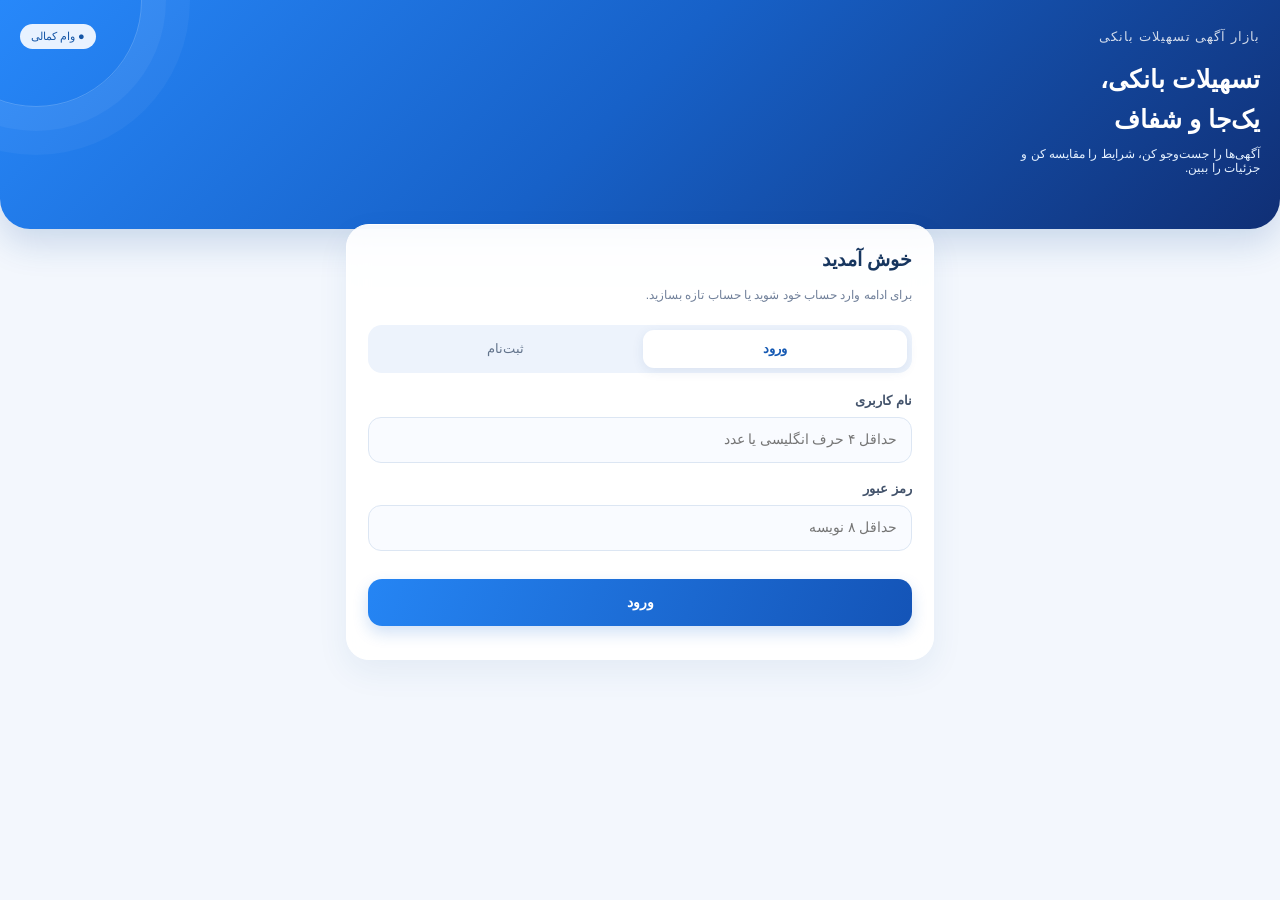
==== members-app/app/src/main/assets/index.html @ 6d78324f "Show server diagnostic details for member API errors" ====
<!doctype html>
<html lang="fa" dir="rtl"><head><meta charset="utf-8"><meta name="viewport" content="width=device-width,initial-scale=1"><meta name="theme-color" content="#1769d2"><title>وام کمالی</title>
<style>
:root{--blue:#1769d2;--bg:#eef4fc;--muted:#71809a;--line:#e4ecf7}*{box-sizing:border-box}body{margin:0;background:radial-gradient(ellipse at 85% 10%,#d9eaff 0,transparent 34%),radial-gradient(ellipse at 5% 55%,#e5eaff 0,transparent 32%),var(--bg);font-family:Tahoma,Arial,sans-serif;color:#17243a;min-height:100vh}header{position:relative;overflow:hidden;background:linear-gradient(135deg,#2788fa 0%,#1761c8 48%,#102f75 100%);color:white;padding:34px 22px 48px;border-radius:0 0 34px 34px;box-shadow:0 14px 35px #174f9b30}header:after{content:"";position:absolute;width:210px;height:210px;border:1px solid #ffffff35;border-radius:50%;left:-70px;top:-105px;box-shadow:0 0 0 24px #ffffff0c,0 0 0 48px #ffffff0a}header small{opacity:.8;letter-spacing:1px}h1{font-size:29px;margin:10px 0 5px;font-weight:800}header p{font-size:13px;color:#e5f1ff;margin:8px 0 0}.wrap{max-width:600px;margin:-20px auto 0;padding:0 16px 44px;position:relative;z-index:1}.card{background:#ffffffed;backdrop-filter:blur(12px);border:1px solid #ffffff;border-radius:23px;padding:21px;margin:15px 0;box-shadow:0 12px 32px #1a4e8b12}h2{font-size:19px;margin:2px 0 10px;color:#17365f}.muted{font-size:12px;line-height:2;color:var(--muted)}.btn{width:100%;padding:15px;border:0;border-radius:14px;background:linear-gradient(110deg,#2585f4,#1454b7);color:white;font: bold 14px Tahoma;margin-top:12px;box-shadow:0 7px 16px #1769d233;cursor:pointer;transition:transform .15s,filter .15s}.btn:active{transform:scale(.985);filter:brightness(.96)}.btn:disabled{opacity:.65}.field{display:block;width:100%;padding:14px;border:1px solid #dce6f3;border-radius:13px;background:#f9fbff;font:14px Tahoma;margin:8px 0 16px;outline:none;transition:border .2s,box-shadow .2s}.field:focus{border-color:#3987e9;box-shadow:0 0 0 3px #3987e91c;background:white}label{font-size:13px;color:#43536b;font-weight:600}.tag{display:inline-block;padding:6px 11px;background:#e8f2ff;color:#1456a7;border-radius:20px;font-size:11px}.auth-switch{display:flex;background:#edf3fc;padding:5px;border-radius:14px;gap:5px;margin:18px 0}.auth-switch button{flex:1;border:0;border-radius:11px;padding:11px 8px;background:transparent;color:#63748c;font:13px Tahoma}.auth-switch button.active{background:white;color:#1559b3;box-shadow:0 3px 12px #1b4f8b18;font-weight:bold}.hidden{display:none!important}.screen-hidden{display:none!important}.required{color:#d92d20;font-weight:bold}.error{color:#b42318}.ok{color:#147d42}.ad{border-bottom:1px solid var(--line);padding:12px 0}.ad:last-child{border:0}#vk-splash{position:fixed;inset:0;z-index:99999;display:flex;align-items:center;justify-content:center;background:linear-gradient(145deg,#2384f4,#0d3477);transition:opacity .4s}#vk-splash img{display:block;width:100%;height:100%;max-width:none;max-height:none;object-fit:cover;object-position:center}#vk-splash.hide{opacity:0;pointer-events:none}.topline{display:flex;justify-content:space-between;align-items:center}.search{background:white;border:1px solid #dce8f7;border-radius:16px;padding:14px 16px;width:100%;font:14px Tahoma;outline:0;box-shadow:0 8px 22px #174f9b12}.chips{display:flex;gap:8px;overflow:auto;padding:12px 0}.chip{white-space:nowrap;border:1px solid #dce8f7;background:#fff;color:#315274;border-radius:30px;padding:9px 15px;font:12px Tahoma}.chip.active{background:#1769d2;color:#fff;border-color:#1769d2}.adgrid{display:grid;grid-template-columns:1fr 1fr;gap:11px}.adcard{background:#fff;border:1px solid #e3ebf6;border-radius:18px;padding:14px;box-shadow:0 7px 20px #1b4f8b0c;min-width:0}.bankmark{width:42px;height:42px;border-radius:13px;background:#e9f2ff;color:#1769d2;display:grid;place-items:center;font-weight:bold;margin-bottom:10px}.adcard h3{font-size:14px;line-height:1.7;margin:4px 0}.adcard .amount{font-size:16px;color:#145bb5;font-weight:bold;margin:8px 0}.adcard .meta{font-size:11px;color:#71809a;line-height:1.9}.adcard button{margin-top:10px;padding:10px;border-radius:11px;font-size:12px}.bottomnav{position:sticky;bottom:8px;display:flex;justify-content:space-around;background:#fff;border:1px solid #e2eaf5;border-radius:18px;padding:10px;box-shadow:0 8px 24px #173d6b20}.bottomnav button{border:0;background:transparent;color:#64748b;font:12px Tahoma}.bottomnav button.active{color:#1769d2;font-weight:bold}.sectionhead{display:flex;justify-content:space-between;align-items:center}.detailback{border:0;background:#e8f2ff;color:#1456a7;border-radius:10px;padding:9px 13px;font:12px Tahoma}

/* نسخه رابط کاربری بازارچه‌ای */
body{background:#f3f7fd}
header{padding:24px 20px 54px;border-radius:0 0 30px 30px}
header h1{font-size:25px;line-height:1.6}
header p{font-size:12px;max-width:270px}
.wrap{max-width:620px}
#workspace>.card:first-child{background:linear-gradient(135deg,#fff,#f2f7ff);border:1px solid #dceaff;padding:17px 18px}
#workspace>.card:first-child h2{font-size:18px}
.home-intro{display:flex;align-items:center;justify-content:space-between;gap:12px}
.home-intro .avatar{width:46px;height:46px;border-radius:16px;background:linear-gradient(145deg,#2e8cff,#124da8);color:#fff;display:grid;place-items:center;font-size:20px;font-weight:bold;box-shadow:0 6px 16px #1769d233}
.quick-title{font-weight:bold;font-size:15px;margin:22px 0 10px;color:#17365f}
.bank-shortcuts{display:grid;grid-template-columns:repeat(4,1fr);gap:9px;margin:12px 0 18px}
.bank-shortcut{background:#fff;border:1px solid #e2eaf5;border-radius:16px;padding:12px 5px;text-align:center;color:#294766;font-size:11px;box-shadow:0 5px 14px #183d6b0a}
.bank-shortcut b{display:grid;place-items:center;width:37px;height:37px;margin:0 auto 7px;border-radius:12px;background:#eaf3ff;color:#1769d2;font-size:15px}
#workspace>.card:nth-of-type(2){padding:16px}
.adcard{border-radius:19px;padding:14px;transition:transform .15s,box-shadow .15s}
.adcard:active{transform:scale(.985)}
.adcard .bankmark{background:linear-gradient(145deg,#e9f3ff,#d9eaff);border-radius:14px}
.adcard .amount{font-size:15px}
.bottomnav{position:fixed;z-index:20;bottom:10px;left:12px;right:12px;max-width:590px;margin:auto;padding:11px 7px;box-shadow:0 8px 30px #143d7026}
#workspace{padding-bottom:76px}
@media(max-width:370px){.adgrid{grid-template-columns:1fr}.bank-shortcuts{grid-template-columns:repeat(4,1fr)}.bank-shortcut{font-size:10px}}
.purchase-overlay{position:fixed;inset:0;z-index:100000;background:#f3f7fd;overflow-y:auto;padding:20px 15px;display:flex;align-items:flex-start;justify-content:center}.purchase-panel{width:100%;max-width:560px;margin:20px auto;background:#fff;border:1px solid #e2eaf5;border-radius:24px;padding:24px 20px;box-shadow:0 14px 40px #173d6b20}.purchase-panel h2{margin:18px 0 8px}.confirm-row{display:flex;align-items:flex-start;gap:10px;line-height:2;margin:18px 0}.confirm-row input{width:19px;height:19px;flex:none;margin-top:4px;accent-color:#1769d2}.btn:disabled{opacity:.42;cursor:not-allowed;box-shadow:none}.success-panel{text-align:center;margin-top:15vh}.success-mark{width:64px;height:64px;border-radius:50%;background:#e4f7ec;color:#16834b;display:grid;place-items:center;font-size:34px;font-weight:bold;margin:0 auto 18px}.success-panel .btn{display:block;text-decoration:none;text-align:center}.success-panel .detailback{margin-top:18px;width:100%}
</style></head><body>
<div id="vk-splash"><img src="Splash.png" alt="وام کمالی"></div>
<header><div class="topline"><small>بازار آگهی تسهیلات بانکی</small><span class="tag">● وام کمالی</span></div><h1>تسهیلات بانکی،<br>یک‌جا و شفاف</h1><p>آگهی‌ها را جست‌وجو کن، شرایط را مقایسه کن و جزئیات را ببین.</p></header>
<main class="wrap">
<section id="login" class="card"><h2 id="authTitle">خوش آمدید</h2><p id="authHint" class="muted">برای ادامه وارد حساب خود شوید یا حساب تازه بسازید.</p>
<div class="auth-switch"><button type="button" id="showLogin" class="active" onclick="setAuthMode('login')">ورود</button><button type="button" id="showRegister" onclick="setAuthMode('register')">ثبت‌نام</button></div>
<label for="username">نام کاربری</label><input id="username" class="field" autocomplete="username" maxlength="24" placeholder="حداقل ۴ حرف انگلیسی یا عدد">
<label for="password">رمز عبور</label><input id="password" class="field" type="password" autocomplete="current-password" minlength="8" maxlength="200" placeholder="حداقل ۸ نویسه">
<button class="btn" id="loginBtn" onclick="submitAuth()">ورود</button><p id="loginMsg" class="muted" aria-live="polite"></p></section>
<section id="workspace" class="hidden"><div class="card"><div class="home-intro"><div><span class="tag" id="roleTag"></span><h2 id="welcome"></h2><p class="muted" id="roleInfo"></p></div><div class="avatar">و</div></div><button class="btn" style="width:auto;padding:10px 16px;margin-top:4px" onclick="logout()">خروج از حساب</button></div>
<div id="homeCategories"><div class="quick-title">دسته‌بندی بانک‌ها</div><div class="bank-shortcuts"><button class="bank-shortcut" onclick="filterShortcut('مهر ایران')"><b>م</b>مهر ایران</button><button class="bank-shortcut" onclick="filterShortcut('رسالت')"><b>ر</b>رسالت</button><button class="bank-shortcut" onclick="filterShortcut('ملت')"><b>م</b>بانک ملت</button><button class="bank-shortcut" onclick="filterShortcut('سایر')"><b>＋</b>سایر بانک‌ها</button></div></div>
<div id="adsPanel" class="card"><input id="adSearch" class="search" placeholder="جست‌وجو در بانک، مبلغ یا عنوان آگهی…" oninput="renderAds()"><div class="chips"><button class="chip active" onclick="filterAds('همه',this)">همه</button><button class="chip" onclick="filterAds('مهر ایران',this)">مهر ایران</button><button class="chip" onclick="filterAds('رسالت',this)">رسالت</button><button class="chip" onclick="filterAds('ملت',this)">ملت</button><button class="chip" onclick="filterAds('سایر',this)">سایر بانک‌ها</button></div><div class="sectionhead"><h2>آگهی‌های موجود</h2><span class="muted" id="adCount"></span></div><div id="ads" class="adgrid"><p class="muted">در حال دریافت اطلاعات…</p></div></div><div id="adDetail" class="card hidden"><button class="detailback" onclick="closeAdDetail()">← بازگشت به آگهی‌ها</button><h2 id="detailTitle"></h2><p id="detailBank" class="muted"></p><p id="detailAmount" class="muted"></p><p id="detailPrice" class="muted"></p><p id="detailTerm" class="muted"></p><p id="detailInterest" class="muted"></p><div class="divider"></div><h3>توضیحات کامل</h3><p id="detailDescription" class="muted" style="white-space:pre-wrap"></p><p class="muted">این برنامه فقط اطلاعات درج‌شده را نمایش می‌دهد؛ صحت شرایط را از مرجع رسمی مربوط بررسی کنید.</p><button class="btn" onclick="openPurchasePage()">ثبت درخواست خرید / تماس</button></div><div id="purchasePage" class="purchase-overlay hidden"><div class="purchase-panel"><button class="detailback" type="button" onclick="closePurchasePage()">← بازگشت</button><h2>ثبت درخواست خرید</h2><p id="purchaseAdTitle" class="muted"></p><form id="purchaseForm" onsubmit="submitPurchase(event)"><label>نام و نام خانوادگی <span class="required">*</span></label><input id="buyerName" class="field" maxlength="120" required placeholder="نام کامل شما"><label>شماره موبایل <span class="required">*</span></label><input id="buyerPhone" class="field" inputmode="numeric" maxlength="11" minlength="11" pattern="09[0-9]{9}" required placeholder="09xxxxxxxxx"><label>آی‌دی تلگرام یا روبیکا <span class="required">*</span></label><input id="buyerContact" class="field" maxlength="160" required placeholder="مثلاً @username"><label class="confirm-row"><input id="purchaseConfirm" type="checkbox" onchange="document.getElementById('purchaseSubmit').disabled=!this.checked"> اطلاعات واردشده صحیح است و با ثبت درخواست خرید موافقم.</label><button id="purchaseSubmit" class="btn" type="submit" disabled>ثبت سفارش</button><p id="purchaseStatus" class="muted" aria-live="polite"></p></form></div></div>
<div id="purchaseSuccess" class="purchase-overlay hidden"><div class="purchase-panel success-panel"><div class="success-mark">✓</div><h2>سفارش شما با موفقیت ثبت شد</h2><p class="muted">برای ادامه فرایند خرید با مدیریت تماس بگیرید.</p><a class="btn" href="tel:09903614252">تماس با مدیریت</a><button class="detailback" type="button" onclick="closePurchaseSuccess()">بازگشت به برنامه</button></div></div>
<div class="card screen-hidden" id="memberPanel"><h2>پنل کاربری اعضا</h2><label>نام کاربری</label><input id="profileUsername" class="field" disabled><h3>تغییر رمز عبور</h3><input id="currentPassword" class="field" type="password" placeholder="رمز فعلی"><input id="newPassword" class="field" type="password" minlength="8" placeholder="رمز جدید (حداقل ۸ نویسه)"><button class="btn" onclick="changeMemberPassword()">تغییر رمز عبور</button><p id="profileStatus" class="muted"></p><h3>سوابق درخواست‌های اطلاعاتی</h3><div id="myInquiries" class="muted"></div></div><div class="card screen-hidden" id="supportPanel"><h2>پیام به پشتیبانی</h2><p class="muted">برای پرسش درباره اطلاعات سامانه پیام بفرستید.</p><div id="memberMessages" class="muted">پیامی نیست.</div><textarea id="memberMessageText" class="field" rows="3" maxlength="3000" placeholder="متن پیام"></textarea><button class="btn" onclick="sendMemberMessage()">ارسال پیام</button><p id="memberMessageStatus" class="muted"></p><hr><h2>درخواست اطلاعات</h2><input id="inquiryPhone" class="field" inputmode="numeric" maxlength="11" placeholder="شماره موبایل ۱۱ رقمی"><input id="inquirySubject" class="field" maxlength="180" placeholder="موضوع درخواست"><textarea id="inquiryBody" class="field" rows="3" maxlength="3000" placeholder="توضیح درخواست"></textarea><label><input id="inquiryConfirm" type="checkbox" onchange="document.getElementById('inquirySubmit').disabled=!this.checked"> تمامی اطلاعات واردشده صحیح است و درخواست دریافت اطلاعات را تأیید می‌کنم.</label><button id="inquirySubmit" class="btn" disabled onclick="sendInquiry()">ارسال درخواست اطلاعات</button></div><div id="adminNote" class="card hidden"><h2>پنل مدیریت آگهی‌ها</h2><p class="muted">ثبت، ویرایش و غیرفعال‌کردن آگهی‌ها؛ دسترسی فقط برای مدیر تأییدشده سرور.</p>
<form id="adForm" onsubmit="saveAdminAd(event)"><input type="hidden" id="editAdId">
<label>عنوان آگهی</label><input id="adTitle" class="field" maxlength="180" required>
<label>نام بانک</label><input id="adBank" class="field" maxlength="120" required>
<label>مبلغ (تومان)</label><input id="adLoan" class="field" inputmode="numeric" required>
<label>قیمت درج‌شده (تومان)</label><input id="adPrice" class="field" inputmode="numeric" required>
<label>مدت بازپرداخت (ماه)</label><input id="adTerm" class="field" type="number" min="1" max="120" required>
<label>نرخ سود</label><input id="adInterest" class="field" maxlength="40">
<label>توضیحات</label><textarea id="adDesc" class="field" rows="3" maxlength="5000"></textarea>
<button class="btn" id="saveAdBtn" type="submit">ثبت آگهی</button><button class="btn" type="button" onclick="resetAdForm()">پاک‌کردن فرم</button><p id="adminMsg" class="muted" aria-live="polite"></p></form></div>
<div id="adminAds" class="card hidden"><h2>مدیریت آگهی‌های ثبت‌شده</h2><div id="adminAdsList" class="muted">در حال دریافت…</div></div><div class="bottomnav"><button class="active" onclick="showView('home',this)">خانه</button><button onclick="showView('search',this)">جست‌وجو</button><button onclick="showView('member',this)">پنل کاربری</button><button onclick="showView('support',this)">پشتیبانی</button><button id="adminNav" class="hidden" onclick="showView('admin',this)">مدیریت</button></div>
</section></main>
<script>
const API='https://farhadkamalii.ir/api/';
let token=sessionStorage.getItem('vk_token')||'';
async function api(action,method='GET',data=null){const headers={};if(data!==null)headers['Content-Type']='application/json';if(token)headers['Authorization']='Bearer '+token;const response=await fetch(API+'?action='+encodeURIComponent(action.split('?')[0])+(action.includes('?')?'&'+action.split('?')[1]:''),{method,headers,body:data===null?undefined:JSON.stringify(data)});let result={};try{result=await response.json()}catch(e){}if(!response.ok||result.ok===false)throw new Error((result.message||result.error||'request_failed')+(result.diagnostic?' | '+result.diagnostic:''));return result}
function showMessage(text,kind=''){const el=document.getElementById('loginMsg');el.textContent=text;el.className='muted '+kind}
function extractUser(data){return data.user||data.member||data}
let authMode='login';
function setAuthMode(mode){authMode=mode;const registering=mode==='register';document.getElementById('authTitle').textContent=registering?'ساخت حساب کاربری':'خوش آمدید';document.getElementById('authHint').textContent=registering?'یک نام کاربری و رمز عبور امن برای خود انتخاب کنید.':'برای ادامه وارد حساب خود شوید.';document.getElementById('showLogin').classList.toggle('active',!registering);document.getElementById('showRegister').classList.toggle('active',registering);document.getElementById('loginBtn').textContent=registering?'ایجاد حساب':'ورود';document.getElementById('password').autocomplete=registering?'new-password':'current-password';showMessage('')}
async function submitAuth(){const username=document.getElementById('username').value.trim(),password=document.getElementById('password').value;if(!username||!password){showMessage('نام کاربری و رمز عبور را وارد کنید.','error');return}if(authMode==='register'&&!/^[a-zA-Z0-9_]{4,24}$/.test(username)){showMessage('نام کاربری باید ۴ تا ۲۴ حرف انگلیسی، عدد یا زیرخط باشد.','error');return}if(authMode==='register'&&password.length<8){showMessage('رمز عبور باید حداقل ۸ نویسه باشد.','error');return}const btn=document.getElementById('loginBtn');btn.disabled=true;btn.textContent=authMode==='register'?'در حال ساخت حساب…':'در حال بررسی…';try{const auth=await api(authMode==='register'?'register':'login','POST',{username,password});const newToken=auth.token||auth.access_token;if(!newToken)throw new Error('no_token');token=newToken;sessionStorage.setItem('vk_token',token);const profile=await api('me');const user=extractUser(profile);let admin=user.role==='admin';if(admin){try{await api('admin-check')}catch(e){admin=false}}showWorkspace(user,admin)}catch(e){const code=String(e&&e.message||'unknown_error');const messages={username_taken:'این نام کاربری قبلاً ثبت شده است؛ یک نام دیگر انتخاب کن.',invalid_username:'نام کاربری باید ۴ تا ۲۴ حرف انگلیسی، عدد یا زیرخط باشد.',invalid_password:'رمز عبور باید حداقل ۸ نویسه باشد.',database_unavailable:'سرور در ذخیره حساب به خطای پایگاه داده برخورد کرد.',service_unavailable:'حساب یا نشست کاربری در سرور تکمیل نشد؛ خطای سرویس رخ داد.',no_token:'سرور حساب را تأیید نکرد و توکن ورود نفرستاد.'};const message=messages[code]||('خطای دقیق سرور: '+code);showMessage(message,'error')}finally{btn.disabled=false;btn.textContent=authMode==='register'?'ایجاد حساب':'ورود'}}
function showView(v,b){const ids={home:['homeCategories','adsPanel'],search:['adsPanel'],member:['memberPanel'],support:['supportPanel'],admin:['adminNote','adminAds'],detail:['adDetail']};['homeCategories','adsPanel','adDetail','memberPanel','supportPanel','adminNote','adminAds'].forEach(id=>document.getElementById(id)?.classList.add('screen-hidden'));(ids[v]||[]).forEach(id=>document.getElementById(id)?.classList.remove('screen-hidden'));document.querySelectorAll('.bottomnav button').forEach(x=>x.classList.toggle('active',x===b));const t=(ids[v]||[])[0];if(t)document.getElementById(t).scrollIntoView({behavior:'smooth',block:'start'});if(v==='search')document.getElementById('adSearch').focus()}
function showWorkspace(user,admin){window.currentUser=user;document.getElementById('profileUsername').value=user.username||'';document.getElementById('login').classList.add('hidden');document.getElementById('workspace').classList.remove('hidden');document.getElementById('roleTag').textContent=admin?'مدیر سامانه':'عضو سامانه';document.getElementById('welcome').textContent='خوش آمدید'+(user.username?'، '+user.username:'');document.getElementById('roleInfo').textContent=admin?'دسترسی مدیر توسط سرور تأیید شد.':'به فضای اعضا خوش آمدید.';document.getElementById('adminNote').classList.toggle('hidden',!admin);document.getElementById('adminAds').classList.toggle('hidden',!admin);document.getElementById('adminNav').classList.toggle('hidden',!admin);showView('home',document.querySelector('.bottomnav button'));loadAds();loadMemberMessages();loadMyInquiries();if(admin){loadAdminAds()}}
let selectedBank='همه';
function filterAds(bank,button){selectedBank=bank;document.querySelectorAll('.chip').forEach(x=>x.classList.toggle('active',x===button));renderAds()}
function filterShortcut(bank){selectedBank=bank;document.querySelectorAll('.chip').forEach(x=>x.classList.toggle('active',x.textContent.trim()===(bank==='همه'?'همه':bank==='سایر'?'سایر بانک‌ها':bank)));renderAds();document.getElementById('adSearch').scrollIntoView({behavior:'smooth',block:'center'})}
async function loadAds(){const box=document.getElementById('ads');try{const data=await api('ads');window.publicAds=Array.isArray(data)?data:(data.ads||data.data||[]);renderAds()}catch(e){box.innerHTML='<p class="muted">دریافت آگهی‌ها ممکن نشد؛ اتصال سرور را بررسی کنید.</p>'}}
function renderAds(){const box=document.getElementById('ads');const q=(document.getElementById('adSearch')?.value||'').trim().toLowerCase();const all=window.publicAds||[];const list=all.filter(a=>{const bank=String(a.bank||'');const category=selectedBank==='همه'||(selectedBank==='سایر'? !/مهر ایران|رسالت|ملت/.test(bank):bank.includes(selectedBank));const text=[a.title,a.bank,a.loan_amount,a.description].join(' ').toLowerCase();return category&&text.includes(q)});document.getElementById('adCount').textContent=list.length+' آگهی';box.innerHTML=list.length?list.map(a=>'<article class="adcard"><div class="bankmark">'+escapeHtml((a.bank||'؟').slice(0,2))+'</div><span class="tag">'+escapeHtml(a.bank||'بانک')+'</span><h3>'+escapeHtml(a.title||'آگهی تسهیلات')+'</h3><div class="amount">'+escapeHtml(formatMoney(a.loan_amount)||'—')+' تومان</div><div class="meta">بازپرداخت: '+escapeHtml(a.term_months||'—')+' ماه<br>سود اعلامی: '+escapeHtml(a.interest_rate||'—')+'</div><button class="btn" onclick="showAdDetail('+Number(a.id)+')">مشاهده جزئیات</button></article>').join(''):'<p class="muted">آگهی مطابق جست‌وجوی شما پیدا نشد.</p>'}
function showAdDetail(id){const a=(window.publicAds||[]).find(x=>Number(x.id)===Number(id));if(!a)return;window.currentAd=a;const box=document.getElementById('adDetail');box.classList.remove('hidden');document.getElementById('detailTitle').textContent=a.title||'جزئیات آگهی';document.getElementById('detailBank').textContent='بانک: '+(a.bank||'—');document.getElementById('detailAmount').textContent='مبلغ درج‌شده: '+(formatMoney(a.loan_amount)||'—')+' تومان';document.getElementById('detailPrice').textContent='قیمت درج‌شده: '+(formatMoney(a.price)||'—')+' تومان';document.getElementById('detailTerm').textContent='مدت: '+(a.term_months||'—')+' ماه';document.getElementById('detailInterest').textContent='نرخ سود اعلام‌شده: '+(a.interest_rate||'—');document.getElementById('detailDescription').textContent=a.description||'توضیحات بیشتری ثبت نشده است.';showView('detail')}
function closeAdDetail(){showView('home')}
function openPurchasePage(){if(!window.currentAd)return;document.getElementById('purchaseAdTitle').textContent=(window.currentAd.title||'آگهی')+' · '+(window.currentAd.bank||'');document.getElementById('purchaseForm').reset();document.getElementById('purchaseSubmit').disabled=true;document.getElementById('purchaseStatus').textContent='';document.getElementById('purchaseSuccess').classList.add('hidden');document.getElementById('purchasePage').classList.remove('hidden')}
function closePurchasePage(){document.getElementById('purchasePage').classList.add('hidden');showView('detail')}
function closePurchaseSuccess(){document.getElementById('purchaseSuccess').classList.add('hidden');showView('home')}
async function submitPurchase(e){e.preventDefault();const full_name=document.getElementById('buyerName').value.trim(),phone=digits(document.getElementById('buyerPhone').value),contact_id=document.getElementById('buyerContact').value.trim(),st=document.getElementById('purchaseStatus'),btn=document.getElementById('purchaseSubmit');if(!full_name||!/^09[0-9]{9}$/.test(phone)||!contact_id){st.textContent='همه فیلدهای ستاره‌دار را کامل و صحیح وارد کنید.';st.className='muted error';return}if(!document.getElementById('purchaseConfirm').checked){st.textContent='ابتدا تیک تأیید اطلاعات را فعال کنید.';st.className='muted error';return}btn.disabled=true;btn.textContent='در حال ثبت سفارش…';try{await api('purchase-request-create','POST',{ad_id:Number(window.currentAd.id),full_name,phone,contact_id});document.getElementById('purchaseForm').reset();document.getElementById('purchasePage').classList.add('hidden');document.getElementById('purchaseSuccess').classList.remove('hidden')}catch(err){console.error('Purchase request failed:',err);st.textContent='خطا در ثبت سفارش: '+(err&&err.message?err.message:'پاسخ نامشخص از سرور')+' (برای راهنمایی این متن را ارسال کنید)';st.className='muted error'}finally{btn.disabled=false;btn.textContent='ثبت سفارش';document.getElementById('purchaseConfirm').checked=false}}

function digits(v){return String(v||'').replace(/[^0-9]/g,'')}
function formatMoney(v){return digits(v).replace(/\B(?=(\d{3})+(?!\d))/g,'/')}
['adLoan','adPrice'].forEach(id=>document.getElementById(id).addEventListener('input',e=>{e.target.value=formatMoney(e.target.value)}));
async function loadAdminAds(){const box=document.getElementById('adminAdsList');try{const data=await api('admin-ads');const ads=data.ads||[];window.adminAds=ads;box.innerHTML=ads.length?ads.map(a=>'<div class="ad"><b>'+escapeHtml(a.title)+'</b><p class="muted">'+escapeHtml(a.bank)+' · '+escapeHtml(formatMoney(a.loan_amount))+' تومان · '+(Number(a.is_active)===1?'فعال':'غیرفعال')+'</p><button class="btn" onclick="editAdminAd('+Number(a.id)+')">ویرایش</button><button class="btn" onclick="deleteAdminAd('+Number(a.id)+')">غیرفعال‌کردن</button></div>').join(''):'آگهی‌ای ثبت نشده است.'}catch(e){box.textContent='دریافت فهرست مدیریت ناموفق بود؛ دسترسی مدیر و اتصال سرور را بررسی کنید.'}}
function resetAdForm(){document.getElementById('adForm').reset();document.getElementById('editAdId').value='';document.getElementById('saveAdBtn').textContent='ثبت آگهی'}
function editAdminAd(id){const a=(window.adminAds||[]).find(x=>Number(x.id)===id);if(!a)return;document.getElementById('editAdId').value=a.id;document.getElementById('adTitle').value=a.title||'';document.getElementById('adBank').value=a.bank||'';document.getElementById('adLoan').value=formatMoney(a.loan_amount);document.getElementById('adPrice').value=formatMoney(a.price);document.getElementById('adTerm').value=a.term_months||'';document.getElementById('adInterest').value=a.interest_rate||'';document.getElementById('adDesc').value=a.description||'';document.getElementById('saveAdBtn').textContent='ذخیره ویرایش';document.getElementById('adminMsg').textContent='آگهی برای ویرایش بارگذاری شد.'}
async function saveAdminAd(event){event.preventDefault();const msg=document.getElementById('adminMsg');const data={id:Number(document.getElementById('editAdId').value)||0,title:document.getElementById('adTitle').value.trim(),bank:document.getElementById('adBank').value.trim(),loan_amount:Number(digits(document.getElementById('adLoan').value)),price:Number(digits(document.getElementById('adPrice').value)),term_months:Number(document.getElementById('adTerm').value),interest_rate:document.getElementById('adInterest').value.trim(),description:document.getElementById('adDesc').value.trim()};try{await api('admin-ad-save','POST',data);msg.textContent='آگهی با موفقیت در سرور ذخیره شد.';resetAdForm();await loadAdminAds();await loadAds()}catch(e){msg.textContent='ذخیره انجام نشد؛ دسترسی مدیر و اطلاعات واردشده را بررسی کنید.'}}
async function deleteAdminAd(id){if(!confirm('این آگهی از فهرست فعال خارج شود؟'))return;try{await api('admin-ad-delete','POST',{id});await loadAdminAds();await loadAds()}catch(e){document.getElementById('adminMsg').textContent='غیرفعال‌سازی انجام نشد.'}}


async function loadMemberMessages(){try{const r=await api('messages');document.getElementById('memberMessages').innerHTML=(r.messages||[]).map(x=>'<p><b>'+(Number(x.sender_id)===Number((window.currentUser||{}).id)?'شما':'پشتیبانی')+':</b> '+escapeHtml(x.body)+'</p>').join('')||'هنوز پیامی نیست.'}catch(e){document.getElementById('memberMessages').textContent='دریافت پیام‌ها ناموفق بود.'}}
async function sendMemberMessage(){const e=document.getElementById('memberMessageText'),body=e.value.trim();if(!body)return;try{await api('message-send','POST',{body});e.value='';document.getElementById('memberMessageStatus').textContent='پیام ارسال شد.';loadMemberMessages()}catch(e){document.getElementById('memberMessageStatus').textContent='ارسال پیام ناموفق بود.'}}
async function sendInquiry(){const phone=document.getElementById('inquiryPhone').value.trim(),subject=document.getElementById('inquirySubject').value.trim(),body=document.getElementById('inquiryBody').value.trim();if(!document.getElementById('inquiryConfirm').checked){document.getElementById('myInquiries').textContent='ابتدا تأیید صحت اطلاعات را انتخاب کنید.';return}if(!/^09[0-9]{9}$/.test(phone)||!subject||!body){document.getElementById('myInquiries').textContent='شماره موبایل، موضوع و متن را بررسی کنید.';return}try{await api('inquiry-create','POST',{phone,subject,body});document.getElementById('inquiryPhone').value='';document.getElementById('inquirySubject').value='';document.getElementById('inquiryBody').value='';document.getElementById('inquiryConfirm').checked=false;document.getElementById('inquirySubmit').disabled=true;document.getElementById('myInquiries').textContent='درخواست اطلاعات ثبت شد.';loadMyInquiries()}catch(e){document.getElementById('myInquiries').textContent='ثبت درخواست ناموفق بود: '+e.message}}
async function changeMemberPassword(){const current_password=document.getElementById('currentPassword').value,new_password=document.getElementById('newPassword').value,status=document.getElementById('profileStatus');if(!current_password||new_password.length<8){status.textContent='رمز فعلی را وارد کنید و رمز جدید حداقل ۸ نویسه باشد.';return}try{await api('password-change','POST',{current_password,new_password});document.getElementById('currentPassword').value='';document.getElementById('newPassword').value='';status.textContent='رمز عبور تغییر کرد.'}catch(e){status.textContent='تغییر رمز انجام نشد: '+e.message}}
async function loadMyInquiries(){try{const r=await api('my-inquiries');document.getElementById('myInquiries').innerHTML=(r.inquiries||[]).map(i=>'<p>'+escapeHtml(i.subject)+' · '+({new:'جدید',answered:'پاسخ داده شد',closed:'بسته'}[i.status]||i.status)+'</p>').join('')||'درخواستی ثبت نشده است.'}catch(e){}}
function escapeHtml(value){return String(value??'').replace(/[&<>"']/g,c=>({'&':'&amp;','<':'&lt;','>':'&gt;','"':'&quot;',"'":'&#39;'}[c]))}
async function logout(){try{await api('logout','POST',{})}catch(e){}token='';sessionStorage.removeItem('vk_token');document.getElementById('workspace').classList.add('hidden');document.getElementById('login').classList.remove('hidden');document.getElementById('password').value='';showMessage('از حساب خارج شدید.')}
document.getElementById('password').addEventListener('keydown',e=>{if(e.key==='Enter')submitAuth()});const hideSplash=()=>{const splash=document.getElementById('vk-splash');if(splash){splash.classList.add('hide');setTimeout(()=>splash.remove(),500)}};window.addEventListener('load',()=>setTimeout(hideSplash,250));setTimeout(hideSplash,3000);
if(token){api('me').then(p=>{const u=extractUser(p);return api('admin-check').then(c=>showWorkspace(u,c.is_admin===true||c.admin===true||c.role==='admin'||c.ok===true)).catch(()=>showWorkspace(u,u.role==='admin'))}).catch(()=>{token='';sessionStorage.removeItem('vk_token')})}
</script></body></html>
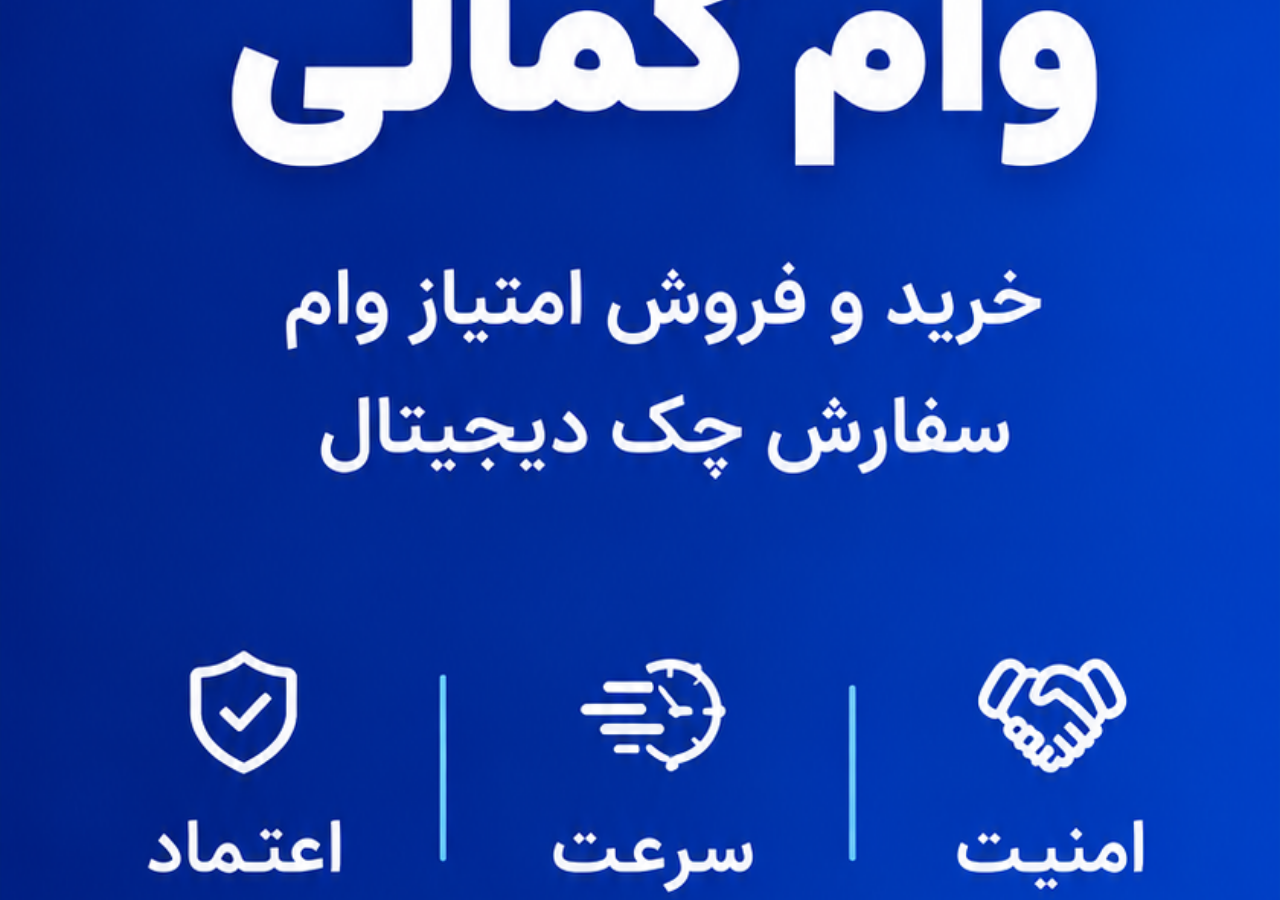
==== commit 22519cd4: "Add bank logos, 3-second splash, and persistent member login" ====
--- a/members-app/app/src/main/assets/index.html
+++ b/members-app/app/src/main/assets/index.html
@@ -24,7 +24,8 @@
 .adcard .amount{font-size:15px}
 .bottomnav{position:fixed;z-index:20;bottom:10px;left:12px;right:12px;max-width:590px;margin:auto;padding:11px 7px;box-shadow:0 8px 30px #143d7026}
 #workspace{padding-bottom:76px}
-@media(max-width:370px){.adgrid{grid-template-columns:1fr}.bank-shortcuts{grid-template-columns:repeat(4,1fr)}.bank-shortcut{font-size:10px}}
+@media(max-width:370px){.adgrid{grid-template-columns:1fr}.bank-shortcuts{grid-template-columns:repeat(4,1fr)}.bank-shortcut{font-size:10px}}.bankmark.logo-mehr,.bankmark.logo-resalat,.bankmark.logo-mellat,.bank-shortcut b.logo-mehr,.bank-shortcut b.logo-resalat,.bank-shortcut b.logo-mellat{background-image:url("[data-uri]");background-size:300% 100%;background-repeat:no-repeat;background-color:#fff}.bankmark.logo-mehr,.bank-shortcut b.logo-mehr{background-position:0% center}.bankmark.logo-resalat,.bank-shortcut b.logo-resalat{background-position:50% center}.bankmark.logo-mellat,.bank-shortcut b.logo-mellat{background-position:100% center}.bank-shortcut b.logo-mehr,.bank-shortcut b.logo-resalat,.bank-shortcut b.logo-mellat{border:1px solid #edf1f6;background-color:#fff}
+
 .purchase-overlay{position:fixed;inset:0;z-index:100000;background:#f3f7fd;overflow-y:auto;padding:20px 15px;display:flex;align-items:flex-start;justify-content:center}.purchase-panel{width:100%;max-width:560px;margin:20px auto;background:#fff;border:1px solid #e2eaf5;border-radius:24px;padding:24px 20px;box-shadow:0 14px 40px #173d6b20}.purchase-panel h2{margin:18px 0 8px}.confirm-row{display:flex;align-items:flex-start;gap:10px;line-height:2;margin:18px 0}.confirm-row input{width:19px;height:19px;flex:none;margin-top:4px;accent-color:#1769d2}.btn:disabled{opacity:.42;cursor:not-allowed;box-shadow:none}.success-panel{text-align:center;margin-top:15vh}.success-mark{width:64px;height:64px;border-radius:50%;background:#e4f7ec;color:#16834b;display:grid;place-items:center;font-size:34px;font-weight:bold;margin:0 auto 18px}.success-panel .btn{display:block;text-decoration:none;text-align:center}.success-panel .detailback{margin-top:18px;width:100%}
 </style></head><body>
 <div id="vk-splash"><img src="Splash.png" alt="وام کمالی"></div>
@@ -36,7 +37,7 @@
 <label for="password">رمز عبور</label><input id="password" class="field" type="password" autocomplete="current-password" minlength="8" maxlength="200" placeholder="حداقل ۸ نویسه">
 <button class="btn" id="loginBtn" onclick="submitAuth()">ورود</button><p id="loginMsg" class="muted" aria-live="polite"></p></section>
 <section id="workspace" class="hidden"><div class="card"><div class="home-intro"><div><span class="tag" id="roleTag"></span><h2 id="welcome"></h2><p class="muted" id="roleInfo"></p></div><div class="avatar">و</div></div><button class="btn" style="width:auto;padding:10px 16px;margin-top:4px" onclick="logout()">خروج از حساب</button></div>
-<div id="homeCategories"><div class="quick-title">دسته‌بندی بانک‌ها</div><div class="bank-shortcuts"><button class="bank-shortcut" onclick="filterShortcut('مهر ایران')"><b>م</b>مهر ایران</button><button class="bank-shortcut" onclick="filterShortcut('رسالت')"><b>ر</b>رسالت</button><button class="bank-shortcut" onclick="filterShortcut('ملت')"><b>م</b>بانک ملت</button><button class="bank-shortcut" onclick="filterShortcut('سایر')"><b>＋</b>سایر بانک‌ها</button></div></div>
+<div id="homeCategories"><div class="quick-title">دسته‌بندی بانک‌ها</div><div class="bank-shortcuts"><button class="bank-shortcut" onclick="filterShortcut('مهر ایران')"><b class="logo-mehr"></b>مهر ایران</button><button class="bank-shortcut" onclick="filterShortcut('رسالت')"><b class="logo-resalat"></b>رسالت</button><button class="bank-shortcut" onclick="filterShortcut('ملت')"><b class="logo-mellat"></b>بانک ملت</button><button class="bank-shortcut" onclick="filterShortcut('سایر')"><b>＋</b>سایر بانک‌ها</button></div></div>
 <div id="adsPanel" class="card"><input id="adSearch" class="search" placeholder="جست‌وجو در بانک، مبلغ یا عنوان آگهی…" oninput="renderAds()"><div class="chips"><button class="chip active" onclick="filterAds('همه',this)">همه</button><button class="chip" onclick="filterAds('مهر ایران',this)">مهر ایران</button><button class="chip" onclick="filterAds('رسالت',this)">رسالت</button><button class="chip" onclick="filterAds('ملت',this)">ملت</button><button class="chip" onclick="filterAds('سایر',this)">سایر بانک‌ها</button></div><div class="sectionhead"><h2>آگهی‌های موجود</h2><span class="muted" id="adCount"></span></div><div id="ads" class="adgrid"><p class="muted">در حال دریافت اطلاعات…</p></div></div><div id="adDetail" class="card hidden"><button class="detailback" onclick="closeAdDetail()">← بازگشت به آگهی‌ها</button><h2 id="detailTitle"></h2><p id="detailBank" class="muted"></p><p id="detailAmount" class="muted"></p><p id="detailPrice" class="muted"></p><p id="detailTerm" class="muted"></p><p id="detailInterest" class="muted"></p><div class="divider"></div><h3>توضیحات کامل</h3><p id="detailDescription" class="muted" style="white-space:pre-wrap"></p><p class="muted">این برنامه فقط اطلاعات درج‌شده را نمایش می‌دهد؛ صحت شرایط را از مرجع رسمی مربوط بررسی کنید.</p><button class="btn" onclick="openPurchasePage()">ثبت درخواست خرید / تماس</button></div><div id="purchasePage" class="purchase-overlay hidden"><div class="purchase-panel"><button class="detailback" type="button" onclick="closePurchasePage()">← بازگشت</button><h2>ثبت درخواست خرید</h2><p id="purchaseAdTitle" class="muted"></p><form id="purchaseForm" onsubmit="submitPurchase(event)"><label>نام و نام خانوادگی <span class="required">*</span></label><input id="buyerName" class="field" maxlength="120" required placeholder="نام کامل شما"><label>شماره موبایل <span class="required">*</span></label><input id="buyerPhone" class="field" inputmode="numeric" maxlength="11" minlength="11" pattern="09[0-9]{9}" required placeholder="09xxxxxxxxx"><label>آی‌دی تلگرام یا روبیکا <span class="required">*</span></label><input id="buyerContact" class="field" maxlength="160" required placeholder="مثلاً @username"><label class="confirm-row"><input id="purchaseConfirm" type="checkbox" onchange="document.getElementById('purchaseSubmit').disabled=!this.checked"> اطلاعات واردشده صحیح است و با ثبت درخواست خرید موافقم.</label><button id="purchaseSubmit" class="btn" type="submit" disabled>ثبت سفارش</button><p id="purchaseStatus" class="muted" aria-live="polite"></p></form></div></div>
 <div id="purchaseSuccess" class="purchase-overlay hidden"><div class="purchase-panel success-panel"><div class="success-mark">✓</div><h2>سفارش شما با موفقیت ثبت شد</h2><p class="muted">برای ادامه فرایند خرید با مدیریت تماس بگیرید.</p><a class="btn" href="tel:09903614252">تماس با مدیریت</a><button class="detailback" type="button" onclick="closePurchaseSuccess()">بازگشت به برنامه</button></div></div>
 <div class="card screen-hidden" id="memberPanel"><h2>پنل کاربری اعضا</h2><label>نام کاربری</label><input id="profileUsername" class="field" disabled><h3>تغییر رمز عبور</h3><input id="currentPassword" class="field" type="password" placeholder="رمز فعلی"><input id="newPassword" class="field" type="password" minlength="8" placeholder="رمز جدید (حداقل ۸ نویسه)"><button class="btn" onclick="changeMemberPassword()">تغییر رمز عبور</button><p id="profileStatus" class="muted"></p><h3>سوابق درخواست‌های اطلاعاتی</h3><div id="myInquiries" class="muted"></div></div><div class="card screen-hidden" id="supportPanel"><h2>پیام به پشتیبانی</h2><p class="muted">برای پرسش درباره اطلاعات سامانه پیام بفرستید.</p><div id="memberMessages" class="muted">پیامی نیست.</div><textarea id="memberMessageText" class="field" rows="3" maxlength="3000" placeholder="متن پیام"></textarea><button class="btn" onclick="sendMemberMessage()">ارسال پیام</button><p id="memberMessageStatus" class="muted"></p><hr><h2>درخواست اطلاعات</h2><input id="inquiryPhone" class="field" inputmode="numeric" maxlength="11" placeholder="شماره موبایل ۱۱ رقمی"><input id="inquirySubject" class="field" maxlength="180" placeholder="موضوع درخواست"><textarea id="inquiryBody" class="field" rows="3" maxlength="3000" placeholder="توضیح درخواست"></textarea><label><input id="inquiryConfirm" type="checkbox" onchange="document.getElementById('inquirySubmit').disabled=!this.checked"> تمامی اطلاعات واردشده صحیح است و درخواست دریافت اطلاعات را تأیید می‌کنم.</label><button id="inquirySubmit" class="btn" disabled onclick="sendInquiry()">ارسال درخواست اطلاعات</button></div><div id="adminNote" class="card hidden"><h2>پنل مدیریت آگهی‌ها</h2><p class="muted">ثبت، ویرایش و غیرفعال‌کردن آگهی‌ها؛ دسترسی فقط برای مدیر تأییدشده سرور.</p>
@@ -53,20 +54,21 @@
 </section></main>
 <script>
 const API='https://farhadkamalii.ir/api/';
-let token=sessionStorage.getItem('vk_token')||'';
+let token=localStorage.getItem('vk_token')||'';
 async function api(action,method='GET',data=null){const headers={};if(data!==null)headers['Content-Type']='application/json';if(token)headers['Authorization']='Bearer '+token;const response=await fetch(API+'?action='+encodeURIComponent(action.split('?')[0])+(action.includes('?')?'&'+action.split('?')[1]:''),{method,headers,body:data===null?undefined:JSON.stringify(data)});let result={};try{result=await response.json()}catch(e){}if(!response.ok||result.ok===false)throw new Error((result.message||result.error||'request_failed')+(result.diagnostic?' | '+result.diagnostic:''));return result}
 function showMessage(text,kind=''){const el=document.getElementById('loginMsg');el.textContent=text;el.className='muted '+kind}
 function extractUser(data){return data.user||data.member||data}
 let authMode='login';
 function setAuthMode(mode){authMode=mode;const registering=mode==='register';document.getElementById('authTitle').textContent=registering?'ساخت حساب کاربری':'خوش آمدید';document.getElementById('authHint').textContent=registering?'یک نام کاربری و رمز عبور امن برای خود انتخاب کنید.':'برای ادامه وارد حساب خود شوید.';document.getElementById('showLogin').classList.toggle('active',!registering);document.getElementById('showRegister').classList.toggle('active',registering);document.getElementById('loginBtn').textContent=registering?'ایجاد حساب':'ورود';document.getElementById('password').autocomplete=registering?'new-password':'current-password';showMessage('')}
-async function submitAuth(){const username=document.getElementById('username').value.trim(),password=document.getElementById('password').value;if(!username||!password){showMessage('نام کاربری و رمز عبور را وارد کنید.','error');return}if(authMode==='register'&&!/^[a-zA-Z0-9_]{4,24}$/.test(username)){showMessage('نام کاربری باید ۴ تا ۲۴ حرف انگلیسی، عدد یا زیرخط باشد.','error');return}if(authMode==='register'&&password.length<8){showMessage('رمز عبور باید حداقل ۸ نویسه باشد.','error');return}const btn=document.getElementById('loginBtn');btn.disabled=true;btn.textContent=authMode==='register'?'در حال ساخت حساب…':'در حال بررسی…';try{const auth=await api(authMode==='register'?'register':'login','POST',{username,password});const newToken=auth.token||auth.access_token;if(!newToken)throw new Error('no_token');token=newToken;sessionStorage.setItem('vk_token',token);const profile=await api('me');const user=extractUser(profile);let admin=user.role==='admin';if(admin){try{await api('admin-check')}catch(e){admin=false}}showWorkspace(user,admin)}catch(e){const code=String(e&&e.message||'unknown_error');const messages={username_taken:'این نام کاربری قبلاً ثبت شده است؛ یک نام دیگر انتخاب کن.',invalid_username:'نام کاربری باید ۴ تا ۲۴ حرف انگلیسی، عدد یا زیرخط باشد.',invalid_password:'رمز عبور باید حداقل ۸ نویسه باشد.',database_unavailable:'سرور در ذخیره حساب به خطای پایگاه داده برخورد کرد.',service_unavailable:'حساب یا نشست کاربری در سرور تکمیل نشد؛ خطای سرویس رخ داد.',no_token:'سرور حساب را تأیید نکرد و توکن ورود نفرستاد.'};const message=messages[code]||('خطای دقیق سرور: '+code);showMessage(message,'error')}finally{btn.disabled=false;btn.textContent=authMode==='register'?'ایجاد حساب':'ورود'}}
+async function submitAuth(){const username=document.getElementById('username').value.trim(),password=document.getElementById('password').value;if(!username||!password){showMessage('نام کاربری و رمز عبور را وارد کنید.','error');return}if(authMode==='register'&&!/^[a-zA-Z0-9_]{4,24}$/.test(username)){showMessage('نام کاربری باید ۴ تا ۲۴ حرف انگلیسی، عدد یا زیرخط باشد.','error');return}if(authMode==='register'&&password.length<8){showMessage('رمز عبور باید حداقل ۸ نویسه باشد.','error');return}const btn=document.getElementById('loginBtn');btn.disabled=true;btn.textContent=authMode==='register'?'در حال ساخت حساب…':'در حال بررسی…';try{const auth=await api(authMode==='register'?'register':'login','POST',{username,password});const newToken=auth.token||auth.access_token;if(!newToken)throw new Error('no_token');token=newToken;localStorage.setItem('vk_token',token);const profile=await api('me');const user=extractUser(profile);let admin=user.role==='admin';if(admin){try{await api('admin-check')}catch(e){admin=false}}showWorkspace(user,admin)}catch(e){const code=String(e&&e.message||'unknown_error');const messages={username_taken:'این نام کاربری قبلاً ثبت شده است؛ یک نام دیگر انتخاب کن.',invalid_username:'نام کاربری باید ۴ تا ۲۴ حرف انگلیسی، عدد یا زیرخط باشد.',invalid_password:'رمز عبور باید حداقل ۸ نویسه باشد.',database_unavailable:'سرور در ذخیره حساب به خطای پایگاه داده برخورد کرد.',service_unavailable:'حساب یا نشست کاربری در سرور تکمیل نشد؛ خطای سرویس رخ داد.',no_token:'سرور حساب را تأیید نکرد و توکن ورود نفرستاد.'};const message=messages[code]||('خطای دقیق سرور: '+code);showMessage(message,'error')}finally{btn.disabled=false;btn.textContent=authMode==='register'?'ایجاد حساب':'ورود'}}
 function showView(v,b){const ids={home:['homeCategories','adsPanel'],search:['adsPanel'],member:['memberPanel'],support:['supportPanel'],admin:['adminNote','adminAds'],detail:['adDetail']};['homeCategories','adsPanel','adDetail','memberPanel','supportPanel','adminNote','adminAds'].forEach(id=>document.getElementById(id)?.classList.add('screen-hidden'));(ids[v]||[]).forEach(id=>document.getElementById(id)?.classList.remove('screen-hidden'));document.querySelectorAll('.bottomnav button').forEach(x=>x.classList.toggle('active',x===b));const t=(ids[v]||[])[0];if(t)document.getElementById(t).scrollIntoView({behavior:'smooth',block:'start'});if(v==='search')document.getElementById('adSearch').focus()}
 function showWorkspace(user,admin){window.currentUser=user;document.getElementById('profileUsername').value=user.username||'';document.getElementById('login').classList.add('hidden');document.getElementById('workspace').classList.remove('hidden');document.getElementById('roleTag').textContent=admin?'مدیر سامانه':'عضو سامانه';document.getElementById('welcome').textContent='خوش آمدید'+(user.username?'، '+user.username:'');document.getElementById('roleInfo').textContent=admin?'دسترسی مدیر توسط سرور تأیید شد.':'به فضای اعضا خوش آمدید.';document.getElementById('adminNote').classList.toggle('hidden',!admin);document.getElementById('adminAds').classList.toggle('hidden',!admin);document.getElementById('adminNav').classList.toggle('hidden',!admin);showView('home',document.querySelector('.bottomnav button'));loadAds();loadMemberMessages();loadMyInquiries();if(admin){loadAdminAds()}}
 let selectedBank='همه';
 function filterAds(bank,button){selectedBank=bank;document.querySelectorAll('.chip').forEach(x=>x.classList.toggle('active',x===button));renderAds()}
 function filterShortcut(bank){selectedBank=bank;document.querySelectorAll('.chip').forEach(x=>x.classList.toggle('active',x.textContent.trim()===(bank==='همه'?'همه':bank==='سایر'?'سایر بانک‌ها':bank)));renderAds();document.getElementById('adSearch').scrollIntoView({behavior:'smooth',block:'center'})}
 async function loadAds(){const box=document.getElementById('ads');try{const data=await api('ads');window.publicAds=Array.isArray(data)?data:(data.ads||data.data||[]);renderAds()}catch(e){box.innerHTML='<p class="muted">دریافت آگهی‌ها ممکن نشد؛ اتصال سرور را بررسی کنید.</p>'}}
-function renderAds(){const box=document.getElementById('ads');const q=(document.getElementById('adSearch')?.value||'').trim().toLowerCase();const all=window.publicAds||[];const list=all.filter(a=>{const bank=String(a.bank||'');const category=selectedBank==='همه'||(selectedBank==='سایر'? !/مهر ایران|رسالت|ملت/.test(bank):bank.includes(selectedBank));const text=[a.title,a.bank,a.loan_amount,a.description].join(' ').toLowerCase();return category&&text.includes(q)});document.getElementById('adCount').textContent=list.length+' آگهی';box.innerHTML=list.length?list.map(a=>'<article class="adcard"><div class="bankmark">'+escapeHtml((a.bank||'؟').slice(0,2))+'</div><span class="tag">'+escapeHtml(a.bank||'بانک')+'</span><h3>'+escapeHtml(a.title||'آگهی تسهیلات')+'</h3><div class="amount">'+escapeHtml(formatMoney(a.loan_amount)||'—')+' تومان</div><div class="meta">بازپرداخت: '+escapeHtml(a.term_months||'—')+' ماه<br>سود اعلامی: '+escapeHtml(a.interest_rate||'—')+'</div><button class="btn" onclick="showAdDetail('+Number(a.id)+')">مشاهده جزئیات</button></article>').join(''):'<p class="muted">آگهی مطابق جست‌وجوی شما پیدا نشد.</p>'}
+function bankLogoClass(bank){const n=String(bank||'').replace(/\s/g,'');if(n.includes('مهر'))return 'logo-mehr';if(n.includes('رسالت'))return 'logo-resalat';if(n.includes('ملت'))return 'logo-mellat';return ''}
+function renderAds(){const box=document.getElementById('ads');const q=(document.getElementById('adSearch')?.value||'').trim().toLowerCase();const all=window.publicAds||[];const list=all.filter(a=>{const bank=String(a.bank||'');const category=selectedBank==='همه'||(selectedBank==='سایر'? !/مهر ایران|رسالت|ملت/.test(bank):bank.includes(selectedBank));const text=[a.title,a.bank,a.loan_amount,a.description].join(' ').toLowerCase();return category&&text.includes(q)});document.getElementById('adCount').textContent=list.length+' آگهی';box.innerHTML=list.length?list.map(a=>'<article class="adcard"><div class="bankmark '+bankLogoClass(a.bank)+'"></div><span class="tag">'+escapeHtml(a.bank||'بانک')+'</span><h3>'+escapeHtml(a.title||'آگهی تسهیلات')+'</h3><div class="amount">'+escapeHtml(formatMoney(a.loan_amount)||'—')+' تومان</div><div class="meta">بازپرداخت: '+escapeHtml(a.term_months||'—')+' ماه<br>سود اعلامی: '+escapeHtml(a.interest_rate||'—')+'</div><button class="btn" onclick="showAdDetail('+Number(a.id)+')">مشاهده جزئیات</button></article>').join(''):'<p class="muted">آگهی مطابق جست‌وجوی شما پیدا نشد.</p>'}
 function showAdDetail(id){const a=(window.publicAds||[]).find(x=>Number(x.id)===Number(id));if(!a)return;window.currentAd=a;const box=document.getElementById('adDetail');box.classList.remove('hidden');document.getElementById('detailTitle').textContent=a.title||'جزئیات آگهی';document.getElementById('detailBank').textContent='بانک: '+(a.bank||'—');document.getElementById('detailAmount').textContent='مبلغ درج‌شده: '+(formatMoney(a.loan_amount)||'—')+' تومان';document.getElementById('detailPrice').textContent='قیمت درج‌شده: '+(formatMoney(a.price)||'—')+' تومان';document.getElementById('detailTerm').textContent='مدت: '+(a.term_months||'—')+' ماه';document.getElementById('detailInterest').textContent='نرخ سود اعلام‌شده: '+(a.interest_rate||'—');document.getElementById('detailDescription').textContent=a.description||'توضیحات بیشتری ثبت نشده است.';showView('detail')}
 function closeAdDetail(){showView('home')}
 function openPurchasePage(){if(!window.currentAd)return;document.getElementById('purchaseAdTitle').textContent=(window.currentAd.title||'آگهی')+' · '+(window.currentAd.bank||'');document.getElementById('purchaseForm').reset();document.getElementById('purchaseSubmit').disabled=true;document.getElementById('purchaseStatus').textContent='';document.getElementById('purchaseSuccess').classList.add('hidden');document.getElementById('purchasePage').classList.remove('hidden')}
@@ -90,7 +92,7 @@
 async function changeMemberPassword(){const current_password=document.getElementById('currentPassword').value,new_password=document.getElementById('newPassword').value,status=document.getElementById('profileStatus');if(!current_password||new_password.length<8){status.textContent='رمز فعلی را وارد کنید و رمز جدید حداقل ۸ نویسه باشد.';return}try{await api('password-change','POST',{current_password,new_password});document.getElementById('currentPassword').value='';document.getElementById('newPassword').value='';status.textContent='رمز عبور تغییر کرد.'}catch(e){status.textContent='تغییر رمز انجام نشد: '+e.message}}
 async function loadMyInquiries(){try{const r=await api('my-inquiries');document.getElementById('myInquiries').innerHTML=(r.inquiries||[]).map(i=>'<p>'+escapeHtml(i.subject)+' · '+({new:'جدید',answered:'پاسخ داده شد',closed:'بسته'}[i.status]||i.status)+'</p>').join('')||'درخواستی ثبت نشده است.'}catch(e){}}
 function escapeHtml(value){return String(value??'').replace(/[&<>"']/g,c=>({'&':'&amp;','<':'&lt;','>':'&gt;','"':'&quot;',"'":'&#39;'}[c]))}
-async function logout(){try{await api('logout','POST',{})}catch(e){}token='';sessionStorage.removeItem('vk_token');document.getElementById('workspace').classList.add('hidden');document.getElementById('login').classList.remove('hidden');document.getElementById('password').value='';showMessage('از حساب خارج شدید.')}
-document.getElementById('password').addEventListener('keydown',e=>{if(e.key==='Enter')submitAuth()});const hideSplash=()=>{const splash=document.getElementById('vk-splash');if(splash){splash.classList.add('hide');setTimeout(()=>splash.remove(),500)}};window.addEventListener('load',()=>setTimeout(hideSplash,250));setTimeout(hideSplash,3000);
+async function logout(){try{await api('logout','POST',{})}catch(e){}token='';localStorage.removeItem('vk_token');document.getElementById('workspace').classList.add('hidden');document.getElementById('login').classList.remove('hidden');document.getElementById('password').value='';showMessage('از حساب خارج شدید.')}
+document.getElementById('password').addEventListener('keydown',e=>{if(e.key==='Enter')submitAuth()});const hideSplash=()=>{const splash=document.getElementById('vk-splash');if(splash){splash.classList.add('hide');setTimeout(()=>splash.remove(),500)}};window.addEventListener('load',()=>setTimeout(hideSplash,3000));
 if(token){api('me').then(p=>{const u=extractUser(p);return api('admin-check').then(c=>showWorkspace(u,c.is_admin===true||c.admin===true||c.role==='admin'||c.ok===true)).catch(()=>showWorkspace(u,u.role==='admin'))}).catch(()=>{token='';sessionStorage.removeItem('vk_token')})}
 </script></body></html>
